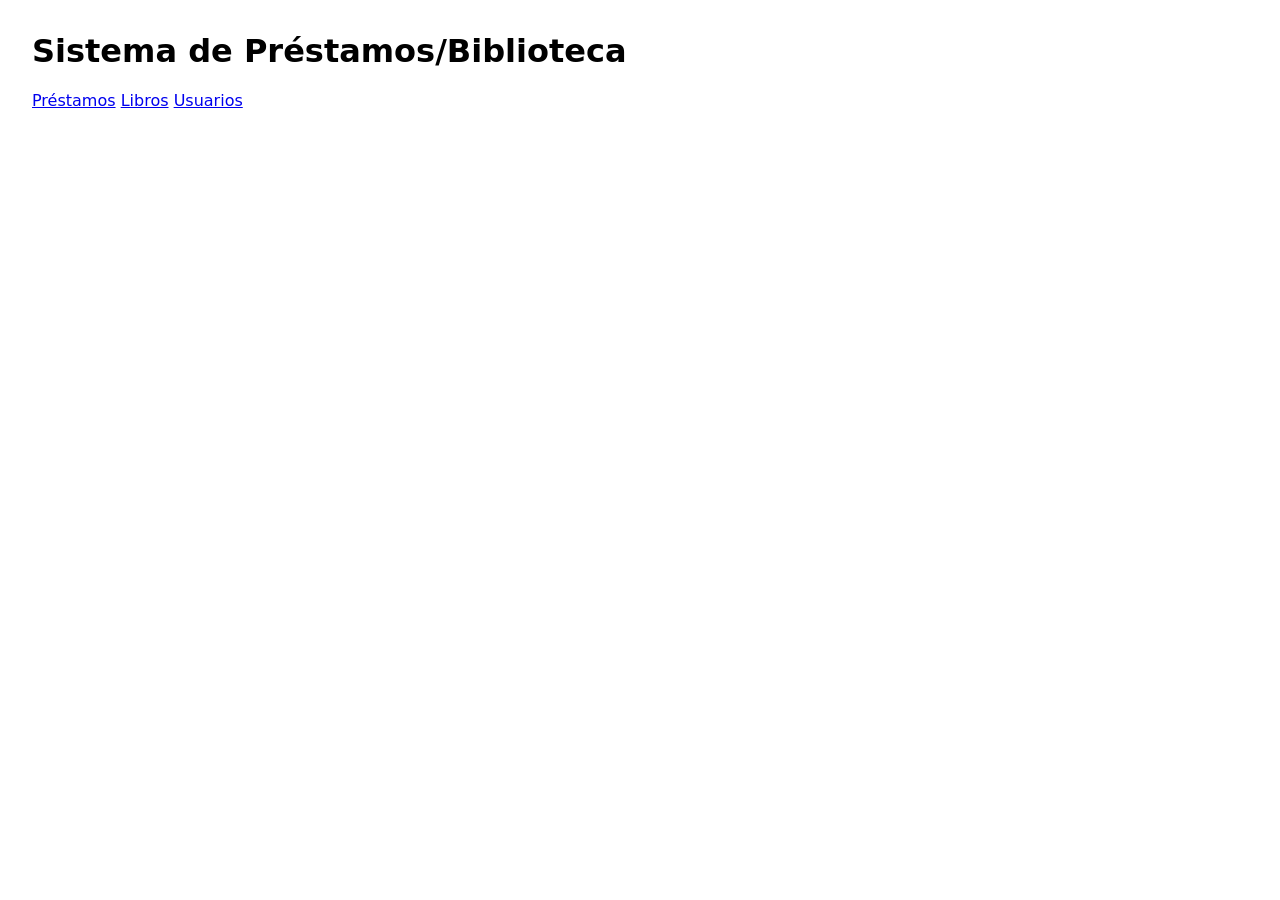
==== frontend/index.html @ d5b56ce6 "Estructura del proyecto" ====
<!DOCTYPE html>
<html lang="es">
<head>
  <meta charset="UTF-8">
  <title>Sistema de Préstamos/Biblioteca</title>
  <link rel="stylesheet" href="style.css">
</head>
<body>
  <h1>Sistema de Préstamos/Biblioteca</h1>
  <nav>
    <a href="pages/prestamos.html">Préstamos</a>
    <a href="pages/libros.html">Libros</a>
    <a href="pages/usuarios.html">Usuarios</a>
  </nav>
  <script src="app.js"></script>
</body>
</html>
---- frontend/style.css ----
/* Estilos base — a completar por el encargado de frontend */

body {
  font-family: system-ui, sans-serif;
  margin: 2rem;
}
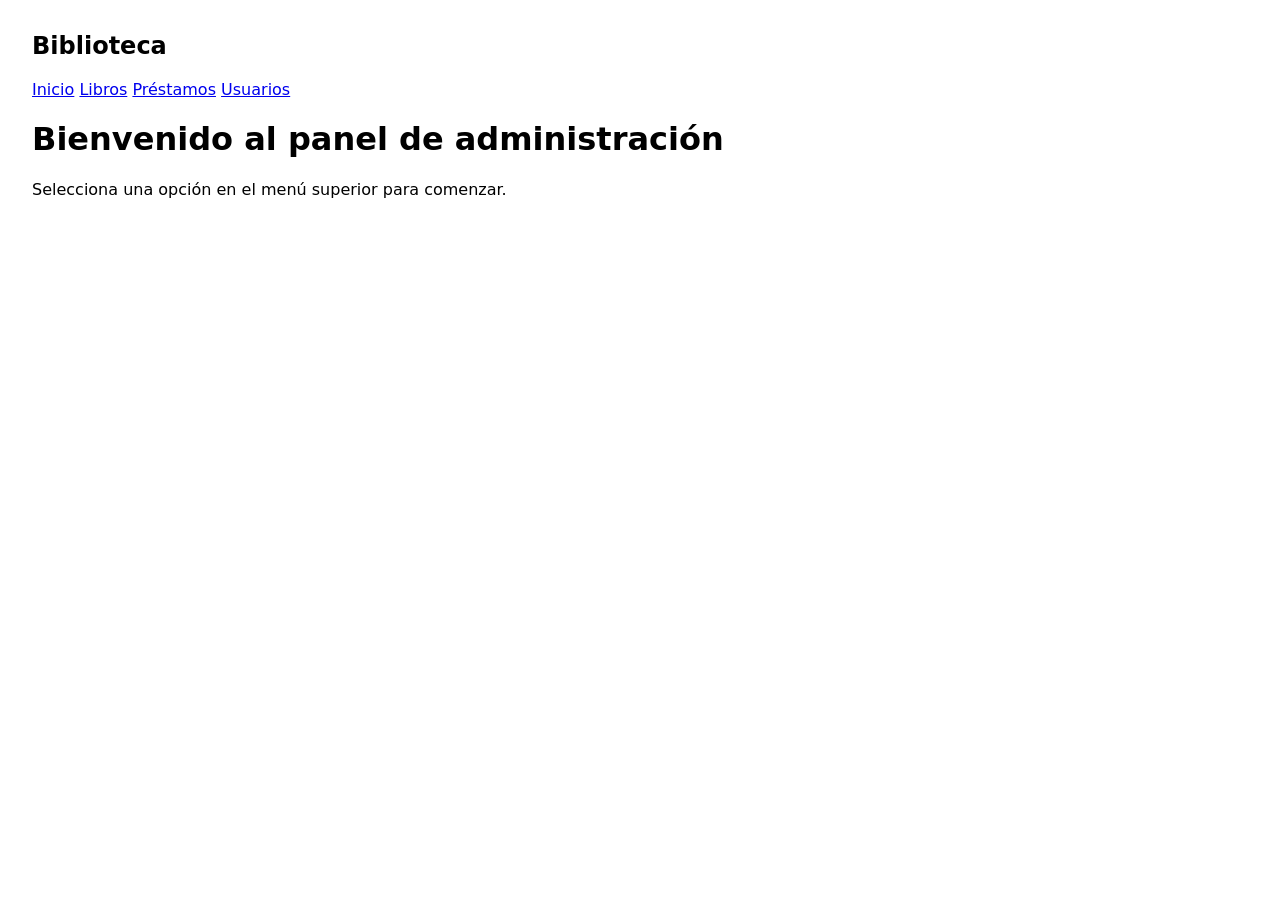
==== commit 3ae66550: "Revise HTML structure and update navigation" ====
--- a/frontend/index.html
+++ b/frontend/index.html
@@ -1,17 +1,29 @@
 <!DOCTYPE html>
 <html lang="es">
 <head>
-  <meta charset="UTF-8">
-  <title>Sistema de Préstamos/Biblioteca</title>
-  <link rel="stylesheet" href="style.css">
+    <meta charset="UTF-8">
+    <meta name="viewport" content="width=device-width, initial-scale=1.0">
+    <title>Sistema de Biblioteca</title>
+    <!-- Enlace al archivo de estilos -->
+    <link rel="stylesheet" href="style.css">
 </head>
 <body>
-  <h1>Sistema de Préstamos/Biblioteca</h1>
-  <nav>
-    <a href="pages/prestamos.html">Préstamos</a>
-    <a href="pages/libros.html">Libros</a>
-    <a href="pages/usuarios.html">Usuarios</a>
-  </nav>
-  <script src="app.js"></script>
+    <nav class="navbar">
+        <h2>Biblioteca</h2>
+        <div class="nav-links">
+            <a href="index.html">Inicio</a>
+            <a href="pages/libros.html">Libros</a>
+            <a href="pages/prestamos.html">Préstamos</a>
+            <a href="pages/usuarios.html">Usuarios</a>
+        </div>
+    </nav>
+
+    <main id="contenedor-principal">
+        <h1>Bienvenido al panel de administración</h1>
+        <p>Selecciona una opción en el menú superior para comenzar.</p>
+    </main>
+
+    <!-- Enlace al archivo de lógica -->
+    <script src="app.js"></script>
 </body>
 </html>
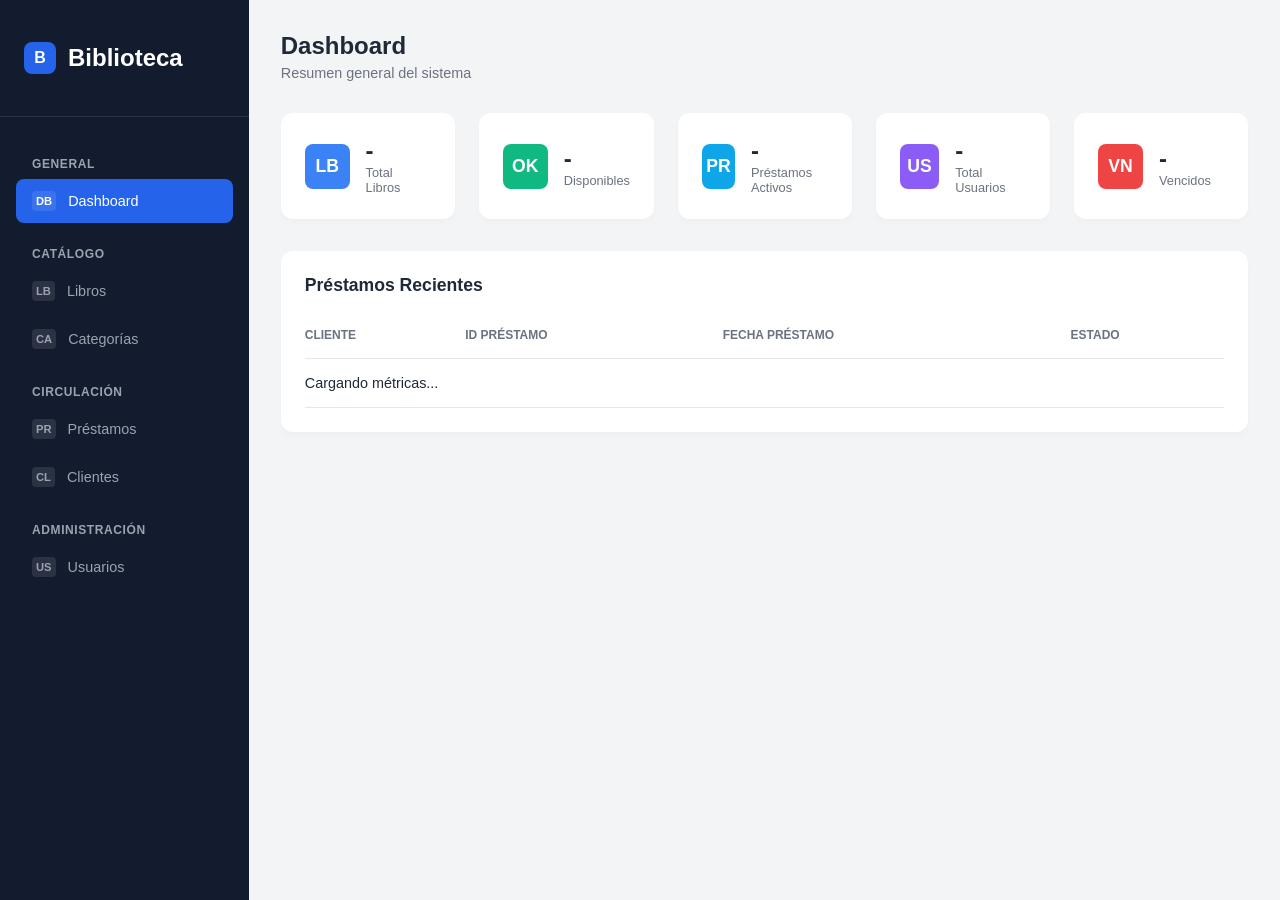
==== commit 4fdf4a2b: "cambios en la interfaz" ====
--- a/frontend/index.html
+++ b/frontend/index.html
@@ -3,27 +3,105 @@
 <head>
     <meta charset="UTF-8">
     <meta name="viewport" content="width=device-width, initial-scale=1.0">
-    <title>Sistema de Biblioteca</title>
-    <!-- Enlace al archivo de estilos -->
+    <title>Dashboard - Biblioteca</title>
     <link rel="stylesheet" href="style.css">
 </head>
 <body>
-    <nav class="navbar">
-        <h2>Biblioteca</h2>
-        <div class="nav-links">
-            <a href="index.html">Inicio</a>
-            <a href="pages/libros.html">Libros</a>
-            <a href="pages/prestamos.html">Préstamos</a>
-            <a href="pages/usuarios.html">Usuarios</a>
-        </div>
-    </nav>
+    <div class="app-container">
+        <!-- BARRA LATERAL (SIDEBAR) -->
+        <aside class="sidebar">
+            <div class="sidebar-brand">
+                <div class="brand-logo">B</div>
+                <h2>Biblioteca</h2>
+            </div>
+           <nav class="sidebar-menu">
+    <div class="menu-section">
+        <p class="section-title">GENERAL</p>
+        <a href="index.html" class="menu-item active"><span class="icon">DB</span> Dashboard</a>
+    </div>
+    <div class="menu-section">
+        <p class="section-title">CATÁLOGO</p>
+        <a href="pages/libros.html" class="menu-item"><span class="icon">LB</span> Libros</a>
+        <a href="pages/categoria.html" class="menu-item"><span class="icon">CA</span> Categorías</a>
+    </div>
+    <div class="menu-section">
+        <p class="section-title">CIRCULACIÓN</p>
+        <a href="pages/prestamos.html" class="menu-item"><span class="icon">PR</span> Préstamos</a>
+        <a href="pages/clientes.html" class="menu-item"><span class="icon">CL</span> Clientes</a>
+    </div>
+    <div class="menu-section">
+        <p class="section-title">ADMINISTRACIÓN</p>
+        <a href="pages/usuarios.html" class="menu-item"><span class="icon">US</span> Usuarios</a>
+    </div>
+</nav>
+        </aside>
 
-    <main id="contenedor-principal">
-        <h1>Bienvenido al panel de administración</h1>
-        <p>Selecciona una opción en el menú superior para comenzar.</p>
-    </main>
+        <!-- CONTENIDO PRINCIPAL -->
+        <main class="main-content">
+            <header class="top-header">
+                <div class="header-titles">
+                    <h1>Dashboard</h1>
+                    <p>Resumen general del sistema</p>
+                </div>
+            </header>
 
-    <!-- Enlace al archivo de lógica -->
+            <!-- TARJETAS DE MÉTRICAS (Vacías, esperando a JS) -->
+            <section class="kpi-grid">
+                <div class="kpi-card">
+                    <div class="kpi-icon bg-blue">LB</div>
+                    <div class="kpi-data">
+                        <h3 id="kpi-libros">-</h3><p>Total Libros</p>
+                    </div>
+                </div>
+                <div class="kpi-card">
+                    <div class="kpi-icon bg-green">OK</div>
+                    <div class="kpi-data">
+                        <h3 id="kpi-disponibles">-</h3><p>Disponibles</p>
+                    </div>
+                </div>
+                <div class="kpi-card">
+                    <div class="kpi-icon bg-lightblue">PR</div>
+                    <div class="kpi-data">
+                        <h3 id="kpi-activos">-</h3><p>Préstamos Activos</p>
+                    </div>
+                </div>
+                <div class="kpi-card">
+                    <div class="kpi-icon bg-purple">US</div>
+                    <div class="kpi-data">
+                        <h3 id="kpi-usuarios">-</h3><p>Total Usuarios</p>
+                    </div>
+                </div>
+                <div class="kpi-card">
+                    <div class="kpi-icon bg-red">VN</div>
+                    <div class="kpi-data">
+                        <h3 id="kpi-vencidos">-</h3><p>Vencidos</p>
+                    </div>
+                </div>
+            </section>
+
+            <section class="dashboard-panels">
+                <div class="panel table-panel" style="grid-column: span 2;">
+                    <div class="panel-header">
+                        <h2>Préstamos Recientes</h2>
+                    </div>
+                    <table class="modern-table">
+                        <thead>
+                            <tr>
+                                <th>CLIENTE</th>
+                                <th>ID PRÉSTAMO</th>
+                                <th>FECHA PRÉSTAMO</th>
+                                <th>ESTADO</th>
+                            </tr>
+                        </thead>
+                        <!-- Cuerpo de la tabla vacío esperando a JS -->
+                        <tbody id="tabla-dashboard-prestamos">
+                            <tr><td colspan="4">Cargando métricas...</td></tr>
+                        </tbody>
+                    </table>
+                </div>
+            </section>
+        </main>
+    </div>
     <script src="app.js"></script>
 </body>
-</html>
+</html>
--- a/frontend/style.css
+++ b/frontend/style.css
@@ -1,6 +1,244 @@
-/* Estilos base — a completar por el encargado de frontend */
+/* Configuración global y colores (basado en tus imágenes) */
+:root {
+    --bg-sidebar: #131b2f;
+    --bg-main: #f3f4f6;
+    --primary: #2563eb;
+    --text-main: #1f2937;
+    --text-muted: #6b7280;
+    --sidebar-text: #9ca3af;
+    --white: #ffffff;
+    --border: #e5e7eb;
+}
 
 body {
-  font-family: system-ui, sans-serif;
-  margin: 2rem;
-}
+    font-family: 'Segoe UI', Tahoma, Geneva, Verdana, sans-serif;
+    margin: 0;
+    padding: 0;
+    background-color: var(--bg-main);
+    color: var(--text-main);
+}
+
+.app-container {
+    display: flex;
+    height: 100vh;
+    overflow: hidden;
+}
+
+/* SIDEBAR */
+.sidebar {
+    width: 260px;
+    background-color: var(--bg-sidebar);
+    display: flex;
+    flex-direction: column;
+    color: var(--sidebar-text);
+}
+
+.sidebar-brand {
+    display: flex;
+    align-items: center;
+    padding: 1.5rem;
+    color: var(--white);
+    border-bottom: 1px solid rgba(255,255,255,0.1);
+}
+
+.brand-logo {
+    background-color: var(--primary);
+    color: white;
+    width: 32px;
+    height: 32px;
+    border-radius: 8px;
+    display: flex;
+    align-items: center;
+    justify-content: center;
+    font-weight: bold;
+    margin-right: 12px;
+}
+
+.sidebar-menu {
+    flex-grow: 1;
+    overflow-y: auto;
+    padding: 1rem;
+}
+
+.section-title {
+    font-size: 0.75rem;
+    font-weight: bold;
+    margin: 1.5rem 0 0.5rem 1rem;
+    letter-spacing: 0.05em;
+}
+
+.menu-item {
+    display: flex;
+    align-items: center;
+    padding: 0.75rem 1rem;
+    color: var(--sidebar-text);
+    text-decoration: none;
+    border-radius: 8px;
+    margin-bottom: 0.25rem;
+    font-size: 0.9rem;
+}
+
+.menu-item:hover {
+    background-color: rgba(255,255,255,0.05);
+    color: var(--white);
+}
+
+.menu-item.active {
+    background-color: var(--primary);
+    color: var(--white);
+}
+
+.menu-item .icon {
+    font-size: 0.7rem;
+    font-weight: bold;
+    margin-right: 12px;
+    background: rgba(255,255,255,0.1);
+    padding: 4px;
+    border-radius: 4px;
+}
+
+.sidebar-footer {
+    padding: 1rem;
+    display: flex;
+    align-items: center;
+    border-top: 1px solid rgba(255,255,255,0.1);
+}
+
+.user-avatar {
+    width: 35px;
+    height: 35px;
+    background-color: var(--primary);
+    color: white;
+    border-radius: 50%;
+    display: flex;
+    align-items: center;
+    justify-content: center;
+    font-weight: bold;
+    margin-right: 12px;
+}
+
+.user-name { margin: 0; color: var(--white); font-weight: bold; font-size: 0.9rem; }
+.user-role { margin: 0; font-size: 0.75rem; }
+
+/* CONTENIDO PRINCIPAL */
+.main-content {
+    flex-grow: 1;
+    padding: 2rem;
+    overflow-y: auto;
+}
+
+.top-header {
+    display: flex;
+    justify-content: space-between;
+    align-items: center;
+    margin-bottom: 2rem;
+}
+
+.top-header h1 { margin: 0; font-size: 1.5rem; }
+.top-header p { margin: 5px 0 0; color: var(--text-muted); font-size: 0.9rem; }
+
+.btn-primary {
+    background-color: var(--primary);
+    color: white;
+    border: none;
+    padding: 0.5rem 1.2rem;
+    border-radius: 6px;
+    font-weight: bold;
+    cursor: pointer;
+}
+
+/* TARJETAS (KPIs) */
+.kpi-grid {
+    display: flex;
+    gap: 1.5rem;
+    margin-bottom: 2rem;
+}
+
+.kpi-card {
+    background: var(--white);
+    flex: 1;
+    padding: 1.5rem;
+    border-radius: 12px;
+    display: flex;
+    align-items: center;
+    box-shadow: 0 4px 6px rgba(0,0,0,0.02);
+}
+
+.kpi-icon {
+    width: 45px;
+    height: 45px;
+    border-radius: 8px;
+    color: white;
+    display: flex;
+    align-items: center;
+    justify-content: center;
+    font-weight: bold;
+    font-size: 1.1rem;
+    margin-right: 1rem;
+}
+
+.bg-blue { background-color: #3b82f6; }
+.bg-green { background-color: #10b981; }
+.bg-lightblue { background-color: #0ea5e9; }
+.bg-purple { background-color: #8b5cf6; }
+.bg-red { background-color: #ef4444; }
+
+.kpi-data h3 { margin: 0; font-size: 1.5rem; }
+.kpi-data p { margin: 0; font-size: 0.8rem; color: var(--text-muted); }
+
+/* PANELES INFERIORES */
+.dashboard-panels {
+    display: grid;
+    grid-template-columns: 2fr 1fr;
+    gap: 1.5rem;
+}
+
+.panel {
+    background: var(--white);
+    padding: 1.5rem;
+    border-radius: 12px;
+    box-shadow: 0 4px 6px rgba(0,0,0,0.02);
+}
+
+.panel-header { display: flex; justify-content: space-between; align-items: center; margin-bottom: 1rem; }
+.panel h2 { margin: 0; font-size: 1.1rem; }
+
+.modern-table { width: 100%; border-collapse: collapse; }
+.modern-table th { text-align: left; padding: 1rem 0; color: var(--text-muted); font-size: 0.75rem; border-bottom: 1px solid var(--border); }
+.modern-table td { padding: 1rem 0; border-bottom: 1px solid var(--border); font-size: 0.9rem; }
+
+/* BADGES (Pastillas de estado) */
+.status-badge {
+    padding: 4px 10px;
+    border-radius: 20px;
+    font-size: 0.75rem;
+    font-weight: bold;
+}
+.status-badge.red { background-color: #fee2e2; color: #ef4444; }
+.status-badge.blue { background-color: #e0f2fe; color: #0ea5e9; }
+
+.actions-grid { display: grid; grid-template-columns: 1fr 1fr; gap: 1rem; margin-top: 1rem; }
+.action-btn { border: 1px solid var(--border); padding: 1rem; border-radius: 8px; text-align: center; cursor: pointer; }
+.action-icon { background: var(--primary); color: white; width: 40px; height: 40px; border-radius: 8px; margin: 0 auto 10px; display: flex; align-items: center; justify-content: center; font-weight: bold; }
+
+/* =========================================
+   ESTILOS PARA MODAL Y BOTONES DE TABLA
+   ========================================= */
+.modal {
+    display: none; position: fixed; top: 0; left: 0; width: 100%; height: 100%;
+    background-color: rgba(0, 0, 0, 0.5); align-items: center; justify-content: center; z-index: 1000;
+}
+.modal.active { display: flex; }
+.modal-content {
+    background: var(--white); padding: 2rem; border-radius: 12px; width: 100%; max-width: 400px;
+    box-shadow: 0 10px 25px rgba(0,0,0,0.1);
+}
+.modal-content h2 { margin-top: 0; }
+.modal-content input, .modal-content select {
+    width: 100%; padding: 0.8rem; margin-bottom: 1rem; border: 1px solid var(--border); 
+    border-radius: 6px; box-sizing: border-box; font-family: inherit;
+}
+.modal-actions { display: flex; justify-content: flex-end; gap: 1rem; margin-top: 1rem;}
+.btn-outline { background: transparent; border: 1px solid var(--border); padding: 0.5rem 1.2rem; border-radius: 6px; cursor: pointer; font-weight: bold;}
+.btn-danger { background-color: #ef4444; color: white; border: none; padding: 0.4rem 0.8rem; border-radius: 6px; cursor: pointer; font-size: 0.8rem; }
+.btn-edit { background-color: var(--bg-sidebar); color: white; border: none; padding: 0.4rem 0.8rem; border-radius: 6px; cursor: pointer; font-size: 0.8rem; margin-right: 5px;}
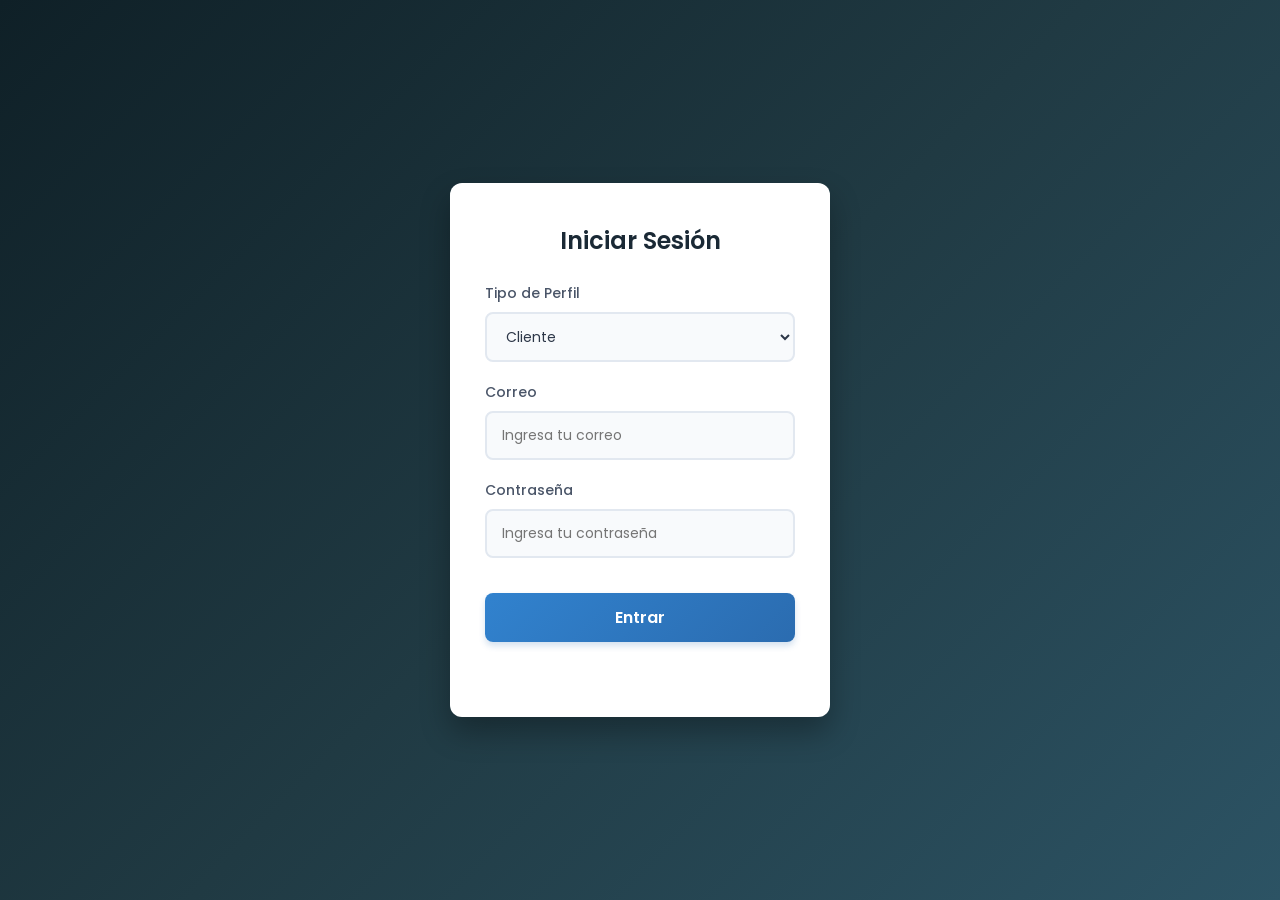
==== commit 2b97b927: "Portal de clientes, sesiones por rol y corrección de préstamos - Login para clientes (con su correo)" ====
--- a/frontend/index.html
+++ b/frontend/index.html
@@ -66,9 +66,9 @@
                     </div>
                 </div>
                 <div class="kpi-card">
-                    <div class="kpi-icon bg-purple">US</div>
+                    <div class="kpi-icon bg-purple">AP</div>
                     <div class="kpi-data">
-                        <h3 id="kpi-usuarios">-</h3><p>Total Usuarios</p>
+                        <h3 id="kpi-apartados">-</h3><p>Apartados por entregar</p>
                     </div>
                 </div>
                 <div class="kpi-card">
@@ -89,7 +89,7 @@
                             <tr>
                                 <th>CLIENTE</th>
                                 <th>ID PRÉSTAMO</th>
-                                <th>FECHA PRÉSTAMO</th>
+                                <th>FECHA LÍMITE</th>
                                 <th>ESTADO</th>
                             </tr>
                         </thead>
@@ -102,6 +102,7 @@
             </section>
         </main>
     </div>
+    <script src="sesion.js"></script>
     <script src="app.js"></script>
 </body>
 </html>
--- a/frontend/style.css
+++ b/frontend/style.css
@@ -242,3 +242,43 @@
 .btn-outline { background: transparent; border: 1px solid var(--border); padding: 0.5rem 1.2rem; border-radius: 6px; cursor: pointer; font-weight: bold;}
 .btn-danger { background-color: #ef4444; color: white; border: none; padding: 0.4rem 0.8rem; border-radius: 6px; cursor: pointer; font-size: 0.8rem; }
 .btn-edit { background-color: var(--bg-sidebar); color: white; border: none; padding: 0.4rem 0.8rem; border-radius: 6px; cursor: pointer; font-size: 0.8rem; margin-right: 5px;}
+
+/* =========================================
+   ESTADOS, ACCIONES Y FORMULARIOS (préstamos y portal)
+   ========================================= */
+.status-badge.green { background-color: #d1fae5; color: #059669; }
+.status-badge.amber { background-color: #fef3c7; color: #b45309; }
+.status-badge.gray { background-color: #f3f4f6; color: #6b7280; }
+
+.texto-muted { color: var(--text-muted); font-size: 0.78rem; margin-top: 4px; }
+.mensaje-error { color: #ef4444; white-space: pre-line; }
+
+.btn-success { background-color: #10b981; color: white; border: none; padding: 0.4rem 0.8rem; border-radius: 6px; cursor: pointer; font-size: 0.8rem; margin-right: 5px; }
+.btn-primary:disabled { opacity: 0.5; cursor: not-allowed; }
+.acciones { white-space: nowrap; }
+.acciones button { margin-bottom: 4px; }
+
+.toolbar { display: flex; gap: 0.75rem; align-items: center; }
+.toolbar select, .toolbar input {
+    padding: 0.5rem 0.8rem; border: 1px solid var(--border); border-radius: 6px; font-family: inherit;
+}
+
+.modal-content { max-height: 90vh; overflow-y: auto; }
+.modal-content label { display: block; font-size: 0.8rem; color: var(--text-muted); margin-bottom: 0.35rem; }
+.modal-content .texto-muted { margin: -0.5rem 0 1rem; }
+
+/* Lista de casillas (elegir libros) */
+.checklist {
+    max-height: 200px; overflow-y: auto; border: 1px solid var(--border); border-radius: 6px;
+    padding: 0.5rem 0.8rem; margin-bottom: 1rem;
+}
+.modal-content .checklist label { display: flex; align-items: center; gap: 8px; color: var(--text-main); font-size: 0.9rem; margin: 0.35rem 0; }
+.modal-content .checklist input { width: auto; margin: 0; padding: 0; }
+.modal-content .checklist .texto-muted { margin: 0; }
+
+/* Avisos dentro de la página */
+.aviso { padding: 0.8rem 1rem; border-radius: 8px; margin-bottom: 1.5rem; display: none; white-space: pre-line; }
+.aviso.ok { display: block; background: #d1fae5; color: #065f46; }
+.aviso.error { display: block; background: #fee2e2; color: #991b1b; }
+
+.panel + .panel { margin-top: 1.5rem; }
